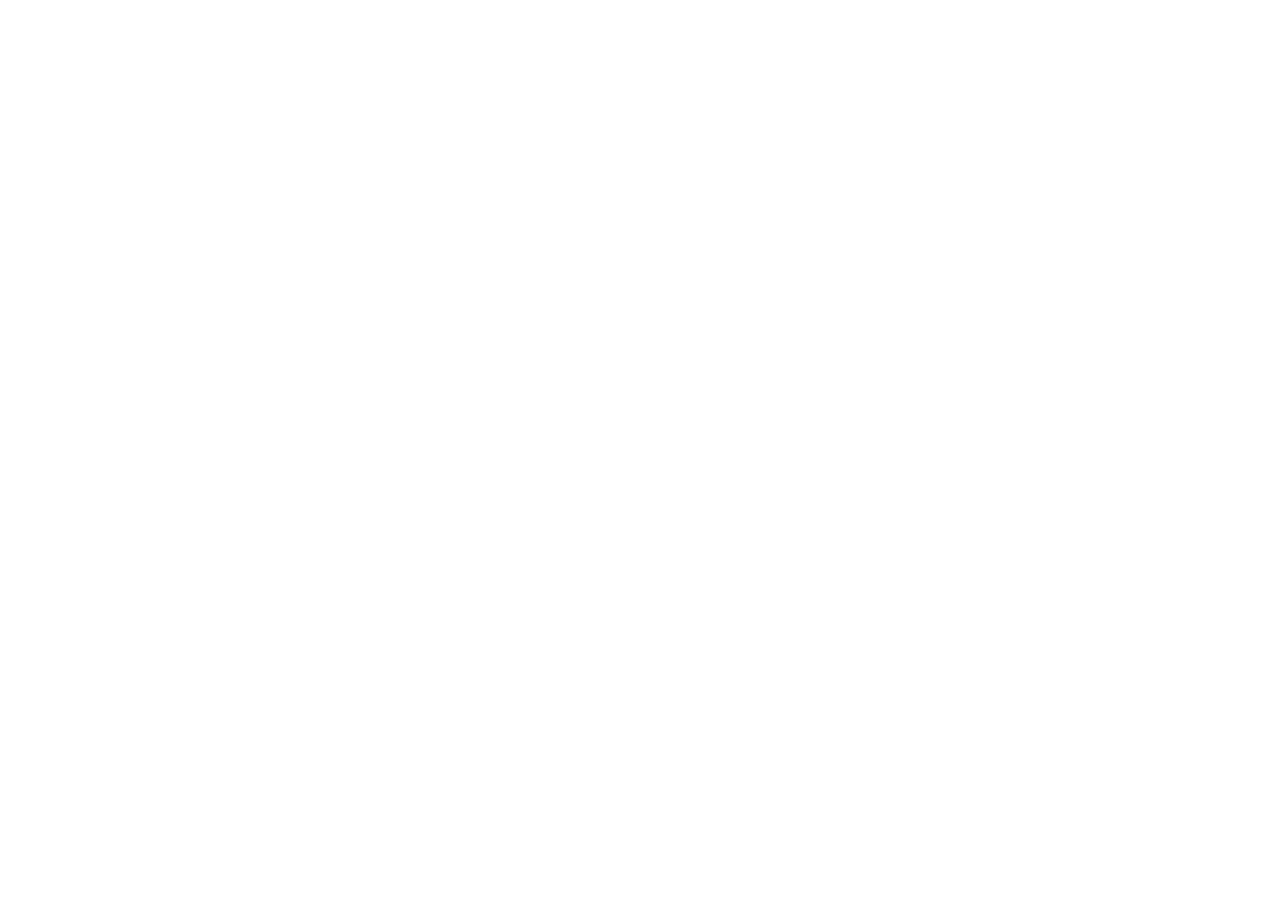
==== index.html @ 6d6cec71 "Create index.html" ====
<!DOCTYPE html>
<html lang="pt-br">
<head>
    <meta charset="UTF-8">
    <meta name="viewport" content="width=device-width, initial-scale=1.0">
    <title>Kleber Leonardo</title>
    <meta http-equiv="refresh" content="0; url=https://www.instagram.com/kleberleonardo.me/">
</head>
<body>
    Você será redirecionado ao meu instagram...
</body>
</html>
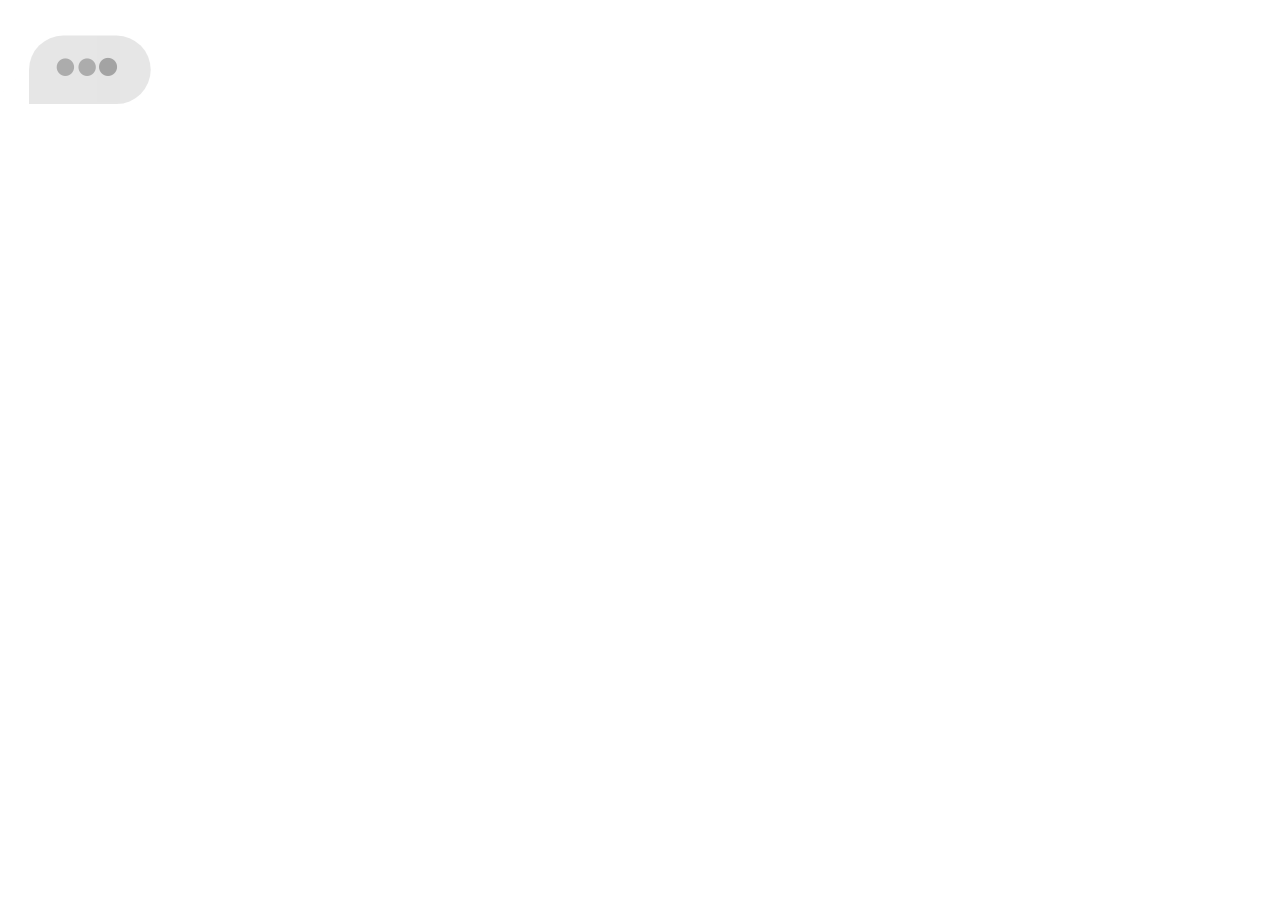
==== commit 614608c5: "Add files via upload" ====
--- a/index.html
+++ b/index.html
@@ -1,12 +1,23 @@
-<!DOCTYPE html>
-<html lang="pt-br">
-<head>
-    <meta charset="UTF-8">
-    <meta name="viewport" content="width=device-width, initial-scale=1.0">
-    <title>Kleber Leonardo</title>
-    <meta http-equiv="refresh" content="0; url=https://www.instagram.com/kleberleonardo.me/">
-</head>
-<body>
-    Você será redirecionado ao meu instagram...
+<!doctype html>
+<title>KLEBER LEONARDO 👋🏻</title>
+
+<meta charset="utf-8">
+<meta name="viewport" content="width=device-width, initial-scale=1, maximum-scale=1" />
+<meta name="description" content="Especialista em Automações e Soluções com IA." />
+<meta property="og:site_name" content="KLEBER LEONARDO 👋🏻" />
+<meta property="og:title" content="KLEBER LEONARDO 👋🏻" />
+<meta property="og:description" content="Especialista em Automações e Soluções com IA." />
+<meta property="og:type" content="website" />
+<meta property="og:url" content="https://kleberleonardo.com/" />
+<meta property="og:image" content="https://kleberleonardo.com/img/og-image.png" />
+<meta property="og:image:type" content="image/png" />
+<meta property="og:image:width" content="768" />
+<meta property="og:image:height" content="416" />
+<link rel="icon" type="image/png" href="img/favicon.png" />
+<link rel="apple-touch-icon" href="img/apple-touch-icon.png" />
+<link rel="stylesheet" type="text/css" media="screen" href="css/styles.css" />
+<body oncontextmenu="return false">
+  <div class="messages"></div>
+  <script src="js/anime.js"></script>
+  <script src="js/scripts.js"></script>
 </body>
-</html>
--- a/css/styles.css
+++ b/css/styles.css
@@ -0,0 +1,76 @@
+:root { font-size: 1.125rem; }
+@media (min-width: 600px) { :root { font-size: 1.5rem; } }
+@media (min-width: 900px) { :root { font-size: 1.75rem; } }
+@media (min-width: 1200px) { :root { font-size: 2rem; } }
+*, *:before, *:after {
+  margin: 0;
+  padding: 0;
+  box-sizing: border-box;
+}
+body {
+  display: flex;
+  flex-direction: column;
+  align-items: center;
+  min-width: 100vw;
+  min-height: 100vh;
+  font-family: "Helvetica Neue", Helvetica, Arial, sans-serif;
+  background: #FFF;
+}
+.messages {
+  overflow: auto;
+  width: 100vw;
+  max-height: 100vh;
+  padding: 1rem .9rem;
+}
+.bubble {
+  overflow: hidden;
+  display: inline-block;
+  margin: 0 0 .125rem 0;
+  padding: .5rem .85rem;
+  line-height: 1.25rem;
+  border-radius: 1.25rem;
+  transform-origin: 0 100%;
+  vertical-align: middle;
+  transition: border-radius .25s ease-out .075s;
+}
+.bubble.left.cornered {
+  border-bottom-left-radius: 0;
+}
+.bubble.left {
+  background: rgba(206,206,206,0.50);
+}
+.bubble:after {
+  content: "";
+  position: absolute;
+  bottom: 0;
+  left: -.5rem;
+  width: .5rem;
+  height: .5rem;
+  background-image: url(../img/corner.svg);
+  background-size: .5rem .5rem;
+  background-position: .5rem 0;
+  background-repeat: no-repeat;
+  transition: background-position .15s ease-in;
+}
+.bubble.cornered:after {
+  background-position: 0 0;
+}
+.bubble span {
+  display: block;
+}
+.bubble span.message {
+  opacity: 0;
+}
+.bubble a {
+  color: #0076FF;
+}
+.bubble .loading {
+  position: absolute;
+  width: 2.25rem;
+  font-size: 2rem;
+  line-height: 1rem;
+}
+.bubble .loading b {
+  display: inline-block;
+  color: rgba(0,0,0,.5);
+}
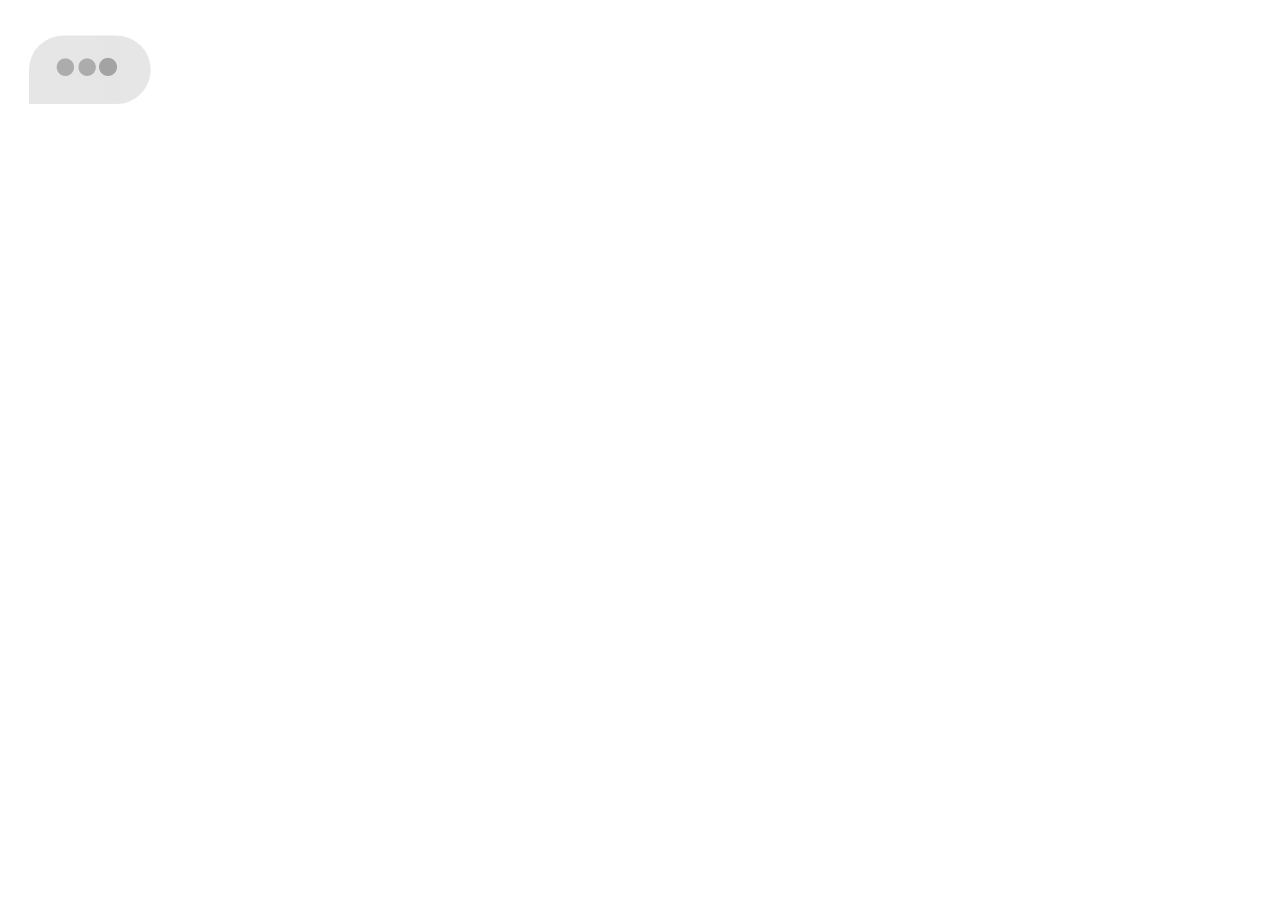
==== commit a94a962d: "Update index.html" ====
--- a/index.html
+++ b/index.html
@@ -21,3 +21,4 @@
   <script src="js/anime.js"></script>
   <script src="js/scripts.js"></script>
 </body>
+
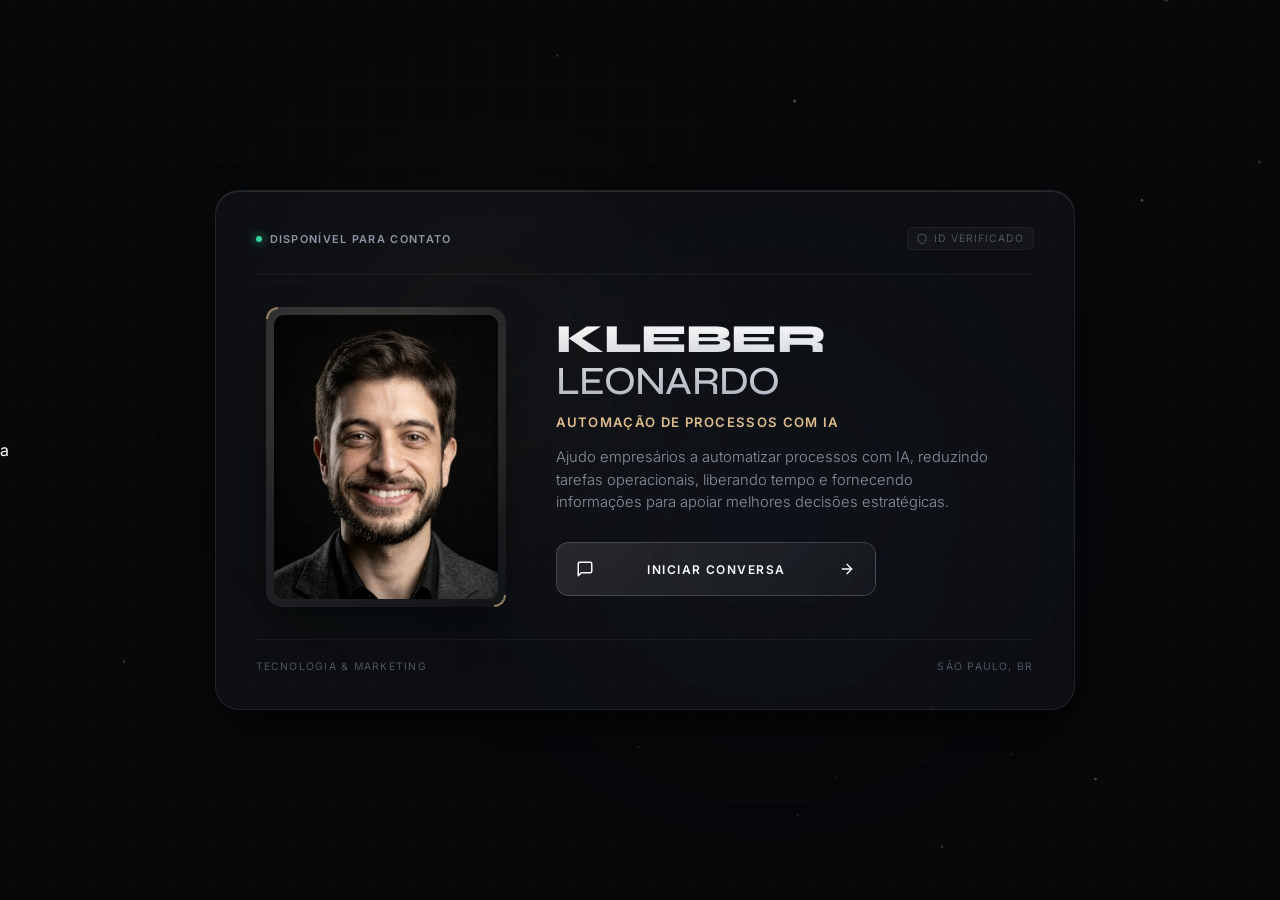
==== commit 475bb0f2: "Add files via upload" ====
--- a/index.html
+++ b/index.html
@@ -1,24 +1,112 @@
-<!doctype html>
-<title>KLEBER LEONARDO 👋🏻</title>
+a<!DOCTYPE html>
+<html lang="pt-BR">
+<head>
+    <meta charset="UTF-8">
+    <meta name="viewport" content="width=device-width, initial-scale=1.0, maximum-scale=1.0, user-scalable=no, viewport-fit=cover">
+    <title>Digital Identity — Signature Card</title>
+    <meta name="description" content="Digital Identity Card - High-end bespoke digital experience.">
+    
+    <!-- Open Graph / Facebook -->
+    <meta property="og:type" content="website">
+    <meta property="og:title" content="Digital Identity — Executive Card">
+    <meta property="og:description" content="Bespoke Digital Identity & Direct Communication Channel.">
+    <meta property="og:image" content="img/avatar.jpg">
 
-<meta charset="utf-8">
-<meta name="viewport" content="width=device-width, initial-scale=1, maximum-scale=1" />
-<meta name="description" content="Especialista em Automações e Soluções com IA." />
-<meta property="og:site_name" content="KLEBER LEONARDO 👋🏻" />
-<meta property="og:title" content="KLEBER LEONARDO 👋🏻" />
-<meta property="og:description" content="Especialista em Automações e Soluções com IA." />
-<meta property="og:type" content="website" />
-<meta property="og:url" content="https://kleberleonardo.com/" />
-<meta property="og:image" content="https://kleberleonardo.com/img/og-image.png" />
-<meta property="og:image:type" content="image/png" />
-<meta property="og:image:width" content="768" />
-<meta property="og:image:height" content="416" />
-<link rel="icon" type="image/png" href="img/favicon.png" />
-<link rel="apple-touch-icon" href="img/apple-touch-icon.png" />
-<link rel="stylesheet" type="text/css" media="screen" href="css/styles.css" />
-<body oncontextmenu="return false">
-  <div class="messages"></div>
-  <script src="js/anime.js"></script>
-  <script src="js/scripts.js"></script>
+    <!-- Fonts: Google Fonts (Syne for high-end bespoke feel, Inter for crisp UI typography) -->
+    <link rel="preconnect" href="https://fonts.googleapis.com">
+    <link rel="preconnect" href="https://fonts.gstatic.com" crossorigin>
+    <link href="https://fonts.googleapis.com/css2?family=Inter:wght@300;400;500;600&family=Syne:wght@500;700;800&display=swap" rel="stylesheet">
+    
+    <meta name="robots" content="noimageindex">
+    
+    <link rel="stylesheet" href="css/style.css">
+</head>
+<body>
+    <!-- Canvas for subtle atmospheric noise/particles -->
+    <canvas id="atmosphere-canvas"></canvas>
+
+    <!-- Main Container - Single Viewport Master Piece -->
+    <main class="app-viewport">
+        <!-- Ambient Atmospheric Lighting -->
+        <div class="ambient-glow ambient-glow-1"></div>
+        <div class="ambient-glow ambient-glow-2"></div>
+        <div class="ambient-grid"></div>
+
+        <!-- Digital Identity Frame -->
+        <div class="card-container" id="cardContainer">
+            <!-- Glass Overlay Lines -->
+            <div class="card-border-glow"></div>
+            
+            <!-- Top Status Bar / Identity Badge -->
+            <div class="card-header">
+                <div class="status-indicator">
+                    <span class="pulse-dot"></span>
+                    <span class="status-text">DISPONÍVEL PARA CONTATO</span>
+                </div>
+                <div class="security-badge">
+                    <svg width="12" height="12" viewBox="0 0 24 24" fill="none" stroke="currentColor" stroke-width="2"><path d="M12 22s8-4 8-10V5l-8-3-8 3v7c0 6 8 10 8 10z"/></svg>
+                    <span>ID VERIFICADO</span>
+                </div>
+            </div>
+
+            <!-- Main Content Grid -->
+            <div class="card-content">
+                <!-- Visual Pillar: Portrait Showcase -->
+                <div class="portrait-wrapper">
+                    <div class="portrait-frame">
+                        <div class="portrait-glow"></div>
+                        <img src="img/avatar.jpg" alt="Digital Identity Portrait" id="portraitImg" class="portrait-img" draggable="false">
+                        <div class="portrait-mask"></div>
+                        <div class="portrait-corner corner-tl"></div>
+                        <div class="portrait-corner corner-br"></div>
+                    </div>
+                </div>
+
+                <!-- Textual Pillar: Identity & Position -->
+                <div class="identity-wrapper">
+                   <!-- <div class="identity-tag">apresentação rápida:</div> -->
+                    <h1 class="identity-name">
+                        <span class="first-name">KLEBER</span>
+                        <span class="last-name">LEONARDO</span>
+                    </h1>
+                    <h2 class="identity-role">AUTOMAÇÃO DE PROCESSOS COM Ia</h2>
+                    
+                    <p class="identity-statement">
+                        Ajudo empresários a automatizar processos com IA, reduzindo tarefas operacionais, liberando tempo e fornecendo informações para apoiar melhores decisões estratégicas.
+                    </p>
+
+                    <!-- Interactive Action Pillar -->
+                    <div class="action-wrapper">
+                        <button class="cta-button" id="ctaButton" aria-label="Start Conversation">
+                            <span class="btn-background"></span>
+                            <span class="btn-glow"></span>
+                            <span class="btn-content">
+                                <span class="btn-icon">
+                                    <svg width="18" height="18" viewBox="0 0 24 24" fill="none" stroke="currentColor" stroke-width="2" stroke-linecap="round" stroke-linejoin="round">
+                                        <path d="M21 15a2 2 0 0 1-2 2H7l-4 4V5a2 2 0 0 1 2-2h14a2 2 0 0 1 2 2z"></path>
+                                    </svg>
+                                </span>
+                                <span class="btn-text">INICIAR CONVERSA</span>
+                                <span class="btn-arrow">
+                                    <svg width="16" height="16" viewBox="0 0 24 24" fill="none" stroke="currentColor" stroke-width="2" stroke-linecap="round" stroke-linejoin="round">
+                                        <line x1="5" y1="12" x2="19" y2="12"></line>
+                                        <polyline points="12 5 19 12 12 19"></polyline>
+                                    </svg>
+                                </span>
+                            </span>
+                        </button>
+                    </div>
+                </div>
+            </div>
+
+            <!-- Footer / Metadata Stamp -->
+            <div class="card-footer">
+                <span class="meta-code">TECNOLOGIA & MARKETING</span>
+                <span class="meta-location">SÃO PAULO, BR</span>
+            </div>
+        </div>
+    </main>
+
+    <script src="js/script.js"></script>
 </body>
-
+</html>
--- a/css/style.css
+++ b/css/style.css
@@ -0,0 +1,499 @@
+/* ==========================================================================
+   RESET & SYSTEM VARIABLES
+   ========================================================================== */
+*, *::before, *::after {
+    box-sizing: border-box;
+    margin: 0;
+    padding: 0;
+    -webkit-user-select: none;
+    -moz-user-select: none;
+    -ms-user-select: none;
+    user-select: none;
+    -webkit-touch-callout: none;
+}
+
+:root {
+    --bg-dark: #07080a;
+    --card-bg: rgba(18, 20, 26, 0.65);
+    --card-border: rgba(255, 255, 255, 0.08);
+    --card-border-highlight: rgba(255, 255, 255, 0.25);
+    
+    --accent-gold: #e2c08d;
+    --accent-glow: rgba(226, 192, 141, 0.15);
+    --accent-white: #ffffff;
+    --text-muted: #8e95a5;
+    --text-dim: #505662;
+
+    --font-heading: 'Syne', -apple-system, BlinkMacSystemFont, sans-serif;
+    --font-body: 'Inter', -apple-system, BlinkMacSystemFont, sans-serif;
+
+    --ease-out-expo: cubic-bezier(0.16, 1, 0.3, 1);
+    --ease-out-back: cubic-bezier(0.34, 1.56, 0.64, 1);
+}
+
+/* ==========================================================================
+   VIEWPORT ENFORCEMENT (ZERO SCROLL ABSOLUTE RULE)
+   ========================================================================== */
+html, body {
+    width: 100vw;
+    height: 100vh;
+    height: 100dvh;
+    overflow: hidden;
+    background-color: var(--bg-dark);
+    font-family: var(--font-body);
+    color: var(--accent-white);
+    display: flex;
+    justify-content: center;
+    align-items: center;
+    position: relative;
+    touch-action: none;
+}
+
+/* Canvas for background particles/ambient noise */
+#atmosphere-canvas {
+    position: absolute;
+    top: 0;
+    left: 0;
+    width: 100%;
+    height: 100%;
+    z-index: 1;
+    pointer-events: none;
+    opacity: 0.6;
+}
+
+/* Ambient Background Lights */
+.ambient-glow {
+    position: absolute;
+    border-radius: 50%;
+    filter: blur(120px);
+    pointer-events: none;
+    z-index: 2;
+}
+
+.ambient-glow-1 {
+    top: 15%;
+    left: 20%;
+    width: 35vw;
+    height: 35vw;
+    background: radial-gradient(circle, rgba(226, 192, 141, 0.08) 0%, rgba(0,0,0,0) 70%);
+}
+
+.ambient-glow-2 {
+    bottom: 15%;
+    right: 20%;
+    width: 40vw;
+    height: 40vw;
+    background: radial-gradient(circle, rgba(60, 90, 140, 0.08) 0%, rgba(0,0,0,0) 70%);
+}
+
+.ambient-grid {
+    position: absolute;
+    inset: 0;
+    background-image: 
+        linear-gradient(rgba(255, 255, 255, 0.02) 1px, transparent 1px),
+        linear-gradient(90deg, rgba(255, 255, 255, 0.02) 1px, transparent 1px);
+    background-size: 40px 40px;
+    z-index: 2;
+    pointer-events: none;
+    opacity: 0.7;
+}
+
+/* Master Application Container */
+.app-viewport {
+    width: 100%;
+    height: 100%;
+    display: flex;
+    align-items: center;
+    justify-content: center;
+    padding: 20px;
+    z-index: 3;
+    perspective: 1000px;
+}
+
+/* ==========================================================================
+   DIGITAL CARD STRUCTURAL LAYOUT
+   ========================================================================== */
+.card-container {
+    width: 100%;
+    max-width: 860px;
+    height: auto;
+    max-height: calc(100dvh - 40px);
+    background: var(--card-bg);
+    backdrop-filter: blur(24px);
+    -webkit-backdrop-filter: blur(24px);
+    border: 1px solid var(--card-border);
+    border-radius: 24px;
+    padding: 36px 40px;
+    display: flex;
+    flex-direction: column;
+    justify-content: space-between;
+    position: relative;
+    box-shadow: 
+        0 30px 60px -12px rgba(0, 0, 0, 0.56),
+        0 18px 36px -18px rgba(0, 0, 0, 0.7),
+        inset 0 1px 0 rgba(255, 255, 255, 0.1);
+    transform-style: preserve-3d;
+    transition: transform 0.2s var(--ease-out-expo), box-shadow 0.2s var(--ease-out-expo);
+    opacity: 0;
+    transform: translateY(20px) scale(0.97);
+}
+
+.card-container.is-ready {
+    opacity: 1;
+    transform: translateY(0) scale(1);
+    transition: opacity 0.8s var(--ease-out-expo), transform 0.8s var(--ease-out-expo);
+}
+
+/* Card Header Status Bar */
+.card-header {
+    display: flex;
+    justify-content: space-between;
+    align-items: center;
+    padding-bottom: 24px;
+    border-bottom: 1px solid rgba(255, 255, 255, 0.05);
+}
+
+.status-indicator {
+    display: flex;
+    align-items: center;
+    gap: 8px;
+}
+
+.pulse-dot {
+    width: 6px;
+    height: 6px;
+    background-color: #34d399;
+    border-radius: 50%;
+    box-shadow: 0 0 10px #34d399;
+    animation: pulse 2s infinite;
+}
+
+@keyframes pulse {
+    0% { transform: scale(0.95); box-shadow: 0 0 0 0 rgba(52, 211, 153, 0.7); }
+    70% { transform: scale(1); box-shadow: 0 0 0 6px rgba(52, 211, 153, 0); }
+    100% { transform: scale(0.95); box-shadow: 0 0 0 0 rgba(52, 211, 153, 0); }
+}
+
+.status-text {
+    font-size: 0.68rem;
+    font-weight: 600;
+    letter-spacing: 0.12em;
+    color: var(--text-muted);
+}
+
+.security-badge {
+    display: flex;
+    align-items: center;
+    gap: 6px;
+    font-size: 0.65rem;
+    letter-spacing: 0.1em;
+    color: var(--text-dim);
+    padding: 4px 8px;
+    background: rgba(255, 255, 255, 0.03);
+    border: 1px solid rgba(255, 255, 255, 0.05);
+    border-radius: 6px;
+}
+
+/* Content Body Grid */
+.card-content {
+    display: grid;
+    grid-template-columns: 260px 1fr;
+    gap: 40px;
+    align-items: center;
+    padding: 32px 0;
+}
+
+/* Portrait Styling */
+.portrait-wrapper {
+    width: 100%;
+    display: flex;
+    justify-content: center;
+}
+
+.portrait-frame {
+    position: relative;
+    width: 240px;
+    height: 300px;
+    border-radius: 16px;
+    padding: 8px;
+    background: linear-gradient(135deg, rgba(255,255,255,0.12), rgba(255,255,255,0.02));
+    box-shadow: 0 20px 40px rgba(0,0,0,0.4);
+}
+
+.portrait-glow {
+    position: absolute;
+    inset: 0;
+    border-radius: 16px;
+    background: radial-gradient(circle at 50% 30%, var(--accent-glow) 0%, transparent 70%);
+    pointer-events: none;
+}
+
+.portrait-img {
+    width: 100%;
+    height: 100%;
+    object-fit: cover;
+    border-radius: 10px;
+    filter: grayscale(20%) contrast(105%);
+    transition: filter 0.5s ease;
+    pointer-events: none;
+}
+
+.portrait-frame:hover .portrait-img {
+    filter: grayscale(0%) contrast(110%);
+}
+
+.portrait-mask {
+    position: absolute;
+    inset: 8px;
+    border-radius: 10px;
+    box-shadow: inset 0 0 20px rgba(0,0,0,0.5);
+    pointer-events: none;
+}
+
+.portrait-corner {
+    position: absolute;
+    width: 12px;
+    height: 12px;
+    border-color: var(--accent-gold);
+    border-style: solid;
+    pointer-events: none;
+    opacity: 0.6;
+}
+
+.corner-tl { top: 0; left: 0; border-width: 2px 0 0 2px; border-top-left-radius: 16px; }
+.corner-br { bottom: 0; right: 0; border-width: 0 2px 2px 0; border-bottom-right-radius: 16px; }
+
+/* Identity & Typography */
+.identity-wrapper {
+    display: flex;
+    flex-direction: column;
+    justify-content: center;
+}
+
+.identity-tag {
+    font-size: 0.65rem;
+    font-weight: 600;
+    letter-spacing: 0.2em;
+    color: var(--accent-gold);
+    margin-bottom: 8px;
+}
+
+.identity-name {
+    font-family: var(--font-heading);
+    font-size: 2.5rem;
+    font-weight: 800;
+    line-height: 1.05;
+    letter-spacing: -0.02em;
+    margin-bottom: 12px;
+    text-transform: uppercase;
+    background: linear-gradient(180deg, #FFFFFF 0%, #B0B5C0 100%);
+    -webkit-background-clip: text;
+    -webkit-text-fill-color: transparent;
+}
+
+.identity-name .last-name {
+    font-weight: 500;
+    color: rgba(255,255,255,0.7);
+}
+
+.identity-role {
+    font-size: 0.82rem;
+    font-weight: 600;
+    letter-spacing: 0.1em;
+    color: var(--accent-gold);
+    margin-bottom: 16px;
+    text-transform: uppercase;
+}
+
+.identity-statement {
+    font-size: 0.92rem;
+    line-height: 1.55;
+    color: var(--text-muted);
+    font-weight: 300;
+    margin-bottom: 28px;
+    max-width: 440px;
+}
+
+/* High-End Interactive Button */
+.action-wrapper {
+    width: 100%;
+}
+
+.cta-button {
+    position: relative;
+    width: 100%;
+    max-width: 320px;
+    height: 54px;
+    background: transparent;
+    border: none;
+    outline: none;
+    cursor: pointer;
+    border-radius: 12px;
+    overflow: hidden;
+    transform: translateZ(0);
+}
+
+.btn-background {
+    position: absolute;
+    inset: 0;
+    background: linear-gradient(135deg, rgba(255, 255, 255, 0.1), rgba(255, 255, 255, 0.03));
+    border: 1px solid rgba(255, 255, 255, 0.18);
+    border-radius: 12px;
+    transition: all 0.3s var(--ease-out-expo);
+}
+
+.btn-glow {
+    position: absolute;
+    inset: -2px;
+    background: linear-gradient(90deg, var(--accent-gold), #ffffff, var(--accent-gold));
+    border-radius: 14px;
+    opacity: 0;
+    filter: blur(8px);
+    transition: opacity 0.3s ease;
+    z-index: -1;
+}
+
+.btn-content {
+    position: relative;
+    z-index: 2;
+    height: 100%;
+    display: flex;
+    align-items: center;
+    justify-content: space-between;
+    padding: 0 20px;
+    color: var(--accent-white);
+    font-family: var(--font-body);
+    font-size: 0.75rem;
+    font-weight: 600;
+    letter-spacing: 0.12em;
+}
+
+.btn-arrow {
+    display: flex;
+    align-items: center;
+    transition: transform 0.3s var(--ease-out-back);
+}
+
+.cta-button:hover .btn-background {
+    background: linear-gradient(135deg, rgba(226, 192, 141, 0.25), rgba(255, 255, 255, 0.08));
+    border-color: var(--accent-gold);
+}
+
+.cta-button:hover .btn-glow {
+    opacity: 0.4;
+}
+
+.cta-button:hover .btn-arrow {
+    transform: translateX(4px);
+}
+
+.cta-button:active {
+    transform: scale(0.98);
+}
+
+/* Card Footer */
+.card-footer {
+    display: flex;
+    justify-content: space-between;
+    align-items: center;
+    padding-top: 20px;
+    border-top: 1px solid rgba(255, 255, 255, 0.05);
+    font-size: 0.65rem;
+    letter-spacing: 0.12em;
+    color: var(--text-dim);
+}
+
+/* ==========================================================================
+   RESPONSIVE LAYOUT ENGINE (ALL VIEWPORTS MATCHING ZERO-SCROLL)
+   ========================================================================== */
+
+/* Mobile Vertical (Primary Focus) */
+@media (max-width: 768px) and (orientation: portrait) {
+    .app-viewport {
+        padding: 16px;
+    }
+
+    .card-container {
+        padding: 24px 20px;
+        max-height: calc(100dvh - 32px);
+        border-radius: 20px;
+    }
+
+    .card-content {
+        grid-template-columns: 1fr;
+        gap: 20px;
+        padding: 16px 0;
+        text-align: center;
+    }
+
+    .portrait-frame {
+        width: 160px;
+        height: 200px;
+    }
+
+    .identity-wrapper {
+        align-items: center;
+    }
+
+    .identity-name {
+        font-size: 1.8rem;
+        margin-bottom: 6px;
+    }
+
+    .identity-role {
+        font-size: 0.72rem;
+        margin-bottom: 12px;
+    }
+
+    .identity-statement {
+        font-size: 0.8rem;
+        line-height: 1.45;
+        margin-bottom: 20px;
+    }
+
+    .cta-button {
+        max-width: 100%;
+        height: 50px;
+    }
+}
+
+/* Mobile Horizontal & Small Height Viewports */
+@media (max-height: 600px) {
+    .card-container {
+        padding: 16px 24px;
+    }
+
+    .card-header, .card-footer {
+        padding-top: 8px;
+        padding-bottom: 8px;
+    }
+
+    .card-content {
+        grid-template-columns: 140px 1fr;
+        gap: 20px;
+        padding: 8px 0;
+    }
+
+    .portrait-frame {
+        width: 130px;
+        height: 150px;
+    }
+
+    .identity-name {
+        font-size: 1.5rem;
+        margin-bottom: 4px;
+    }
+
+    .identity-statement {
+        font-size: 0.75rem;
+        margin-bottom: 12px;
+        display: -webkit-box;
+        -webkit-line-clamp: 2;
+        -webkit-box-orient: vertical;
+        overflow: hidden;
+    }
+
+    .cta-button {
+        height: 42px;
+    }
+}
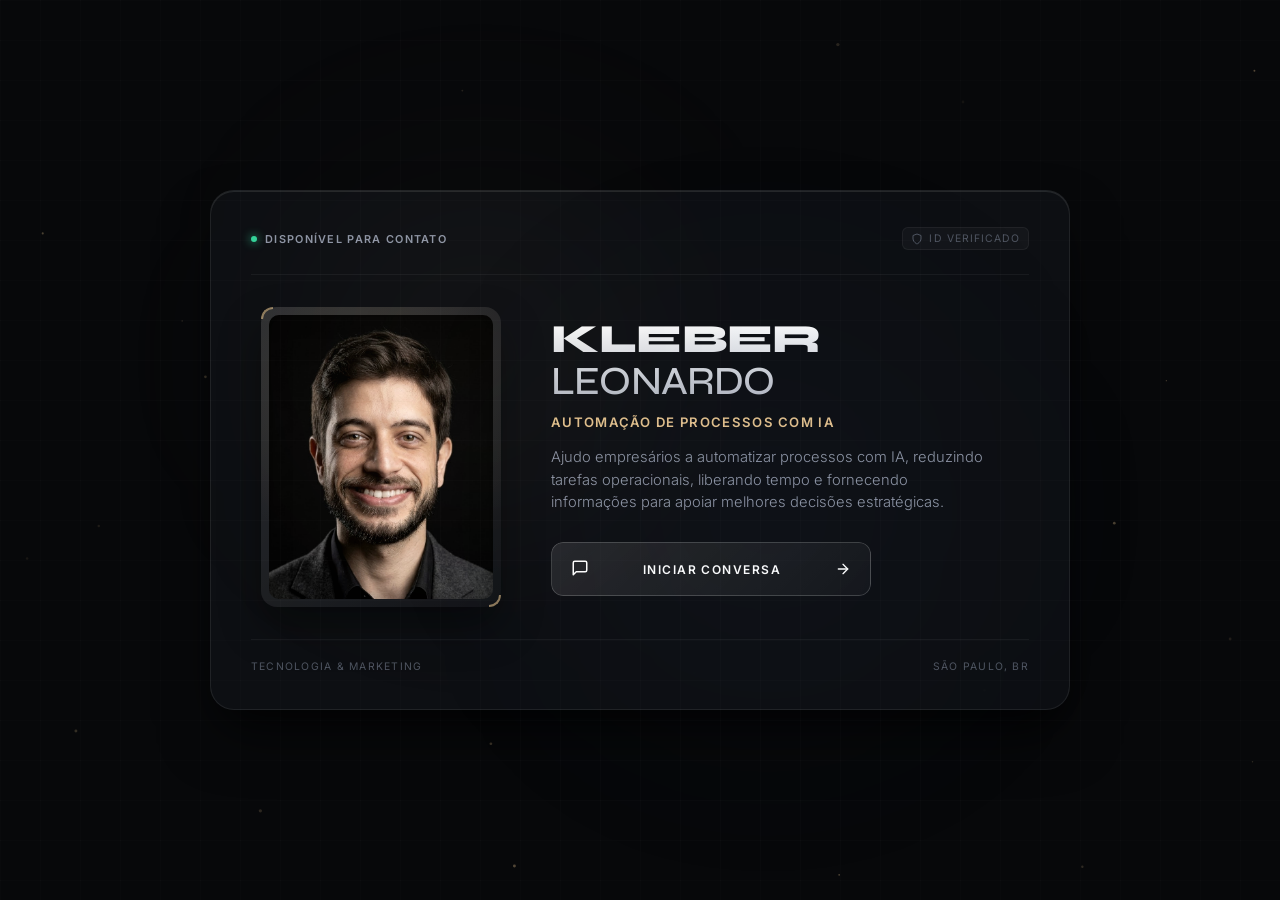
==== commit 91af499b: "Update index.html" ====
--- a/index.html
+++ b/index.html
@@ -1,4 +1,4 @@
-a<!DOCTYPE html>
+<!DOCTYPE html>
 <html lang="pt-BR">
 <head>
     <meta charset="UTF-8">
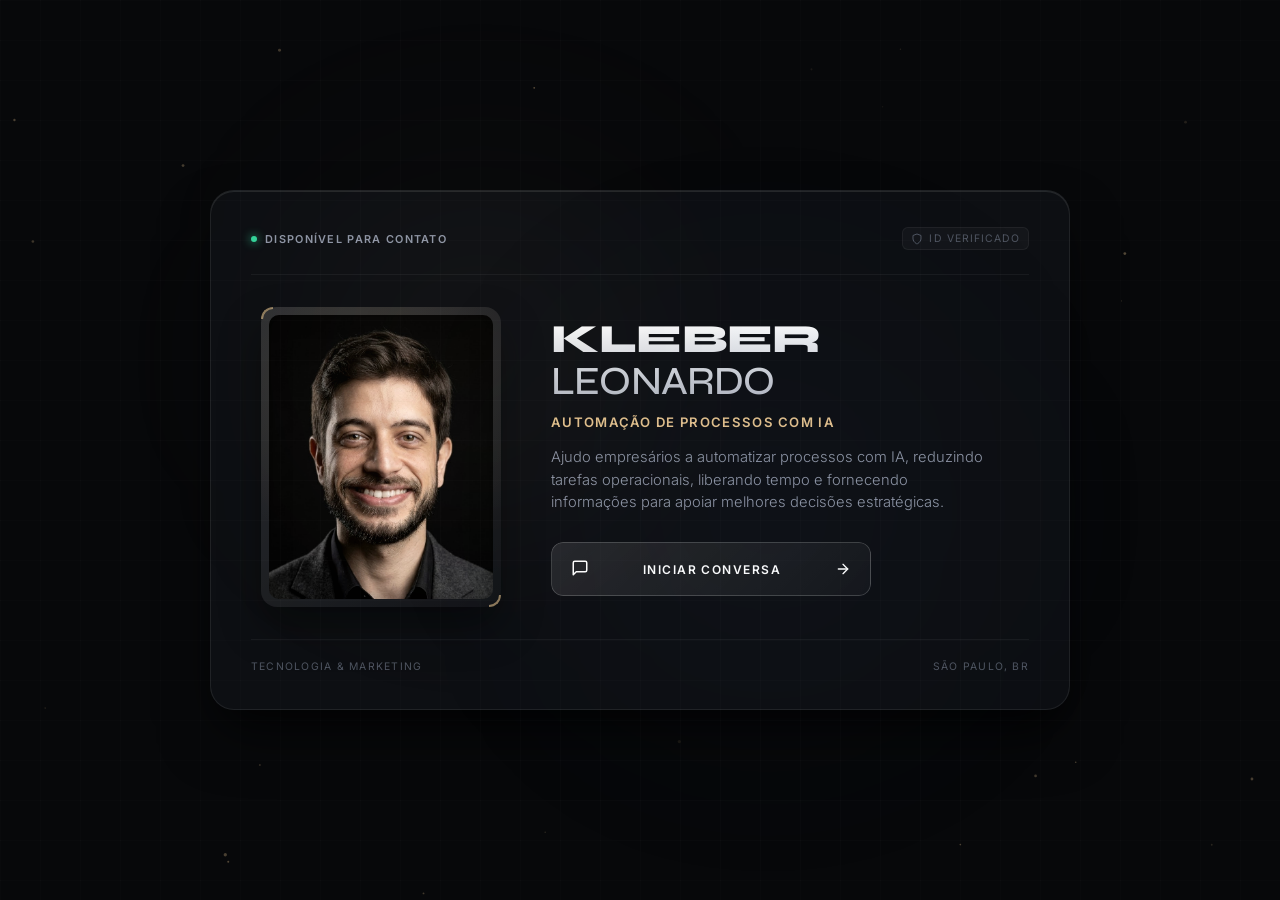
==== commit f21d7cbf: "Update index.html" ====
--- a/index.html
+++ b/index.html
@@ -3,13 +3,13 @@
 <head>
     <meta charset="UTF-8">
     <meta name="viewport" content="width=device-width, initial-scale=1.0, maximum-scale=1.0, user-scalable=no, viewport-fit=cover">
-    <title>Digital Identity — Signature Card</title>
-    <meta name="description" content="Digital Identity Card - High-end bespoke digital experience.">
+    <title>KLEBER LEONARDO 👋🏻</title>
+    <meta name="description" content="KLEBER LEONARDO 👋🏻">
     
     <!-- Open Graph / Facebook -->
     <meta property="og:type" content="website">
-    <meta property="og:title" content="Digital Identity — Executive Card">
-    <meta property="og:description" content="Bespoke Digital Identity & Direct Communication Channel.">
+    <meta property="og:title" content="KLEBER LEONARDO 👋🏻">
+    <meta property="og:description" content="KLEBER LEONARDO 👋🏻">
     <meta property="og:image" content="img/avatar.jpg">
 
     <!-- Fonts: Google Fonts (Syne for high-end bespoke feel, Inter for crisp UI typography) -->
@@ -69,7 +69,7 @@
                         <span class="first-name">KLEBER</span>
                         <span class="last-name">LEONARDO</span>
                     </h1>
-                    <h2 class="identity-role">AUTOMAÇÃO DE PROCESSOS COM Ia</h2>
+                    <h2 class="identity-role">AUTOMAÇÃO DE PROCESSOS COM IA</h2>
                     
                     <p class="identity-statement">
                         Ajudo empresários a automatizar processos com IA, reduzindo tarefas operacionais, liberando tempo e fornecendo informações para apoiar melhores decisões estratégicas.
